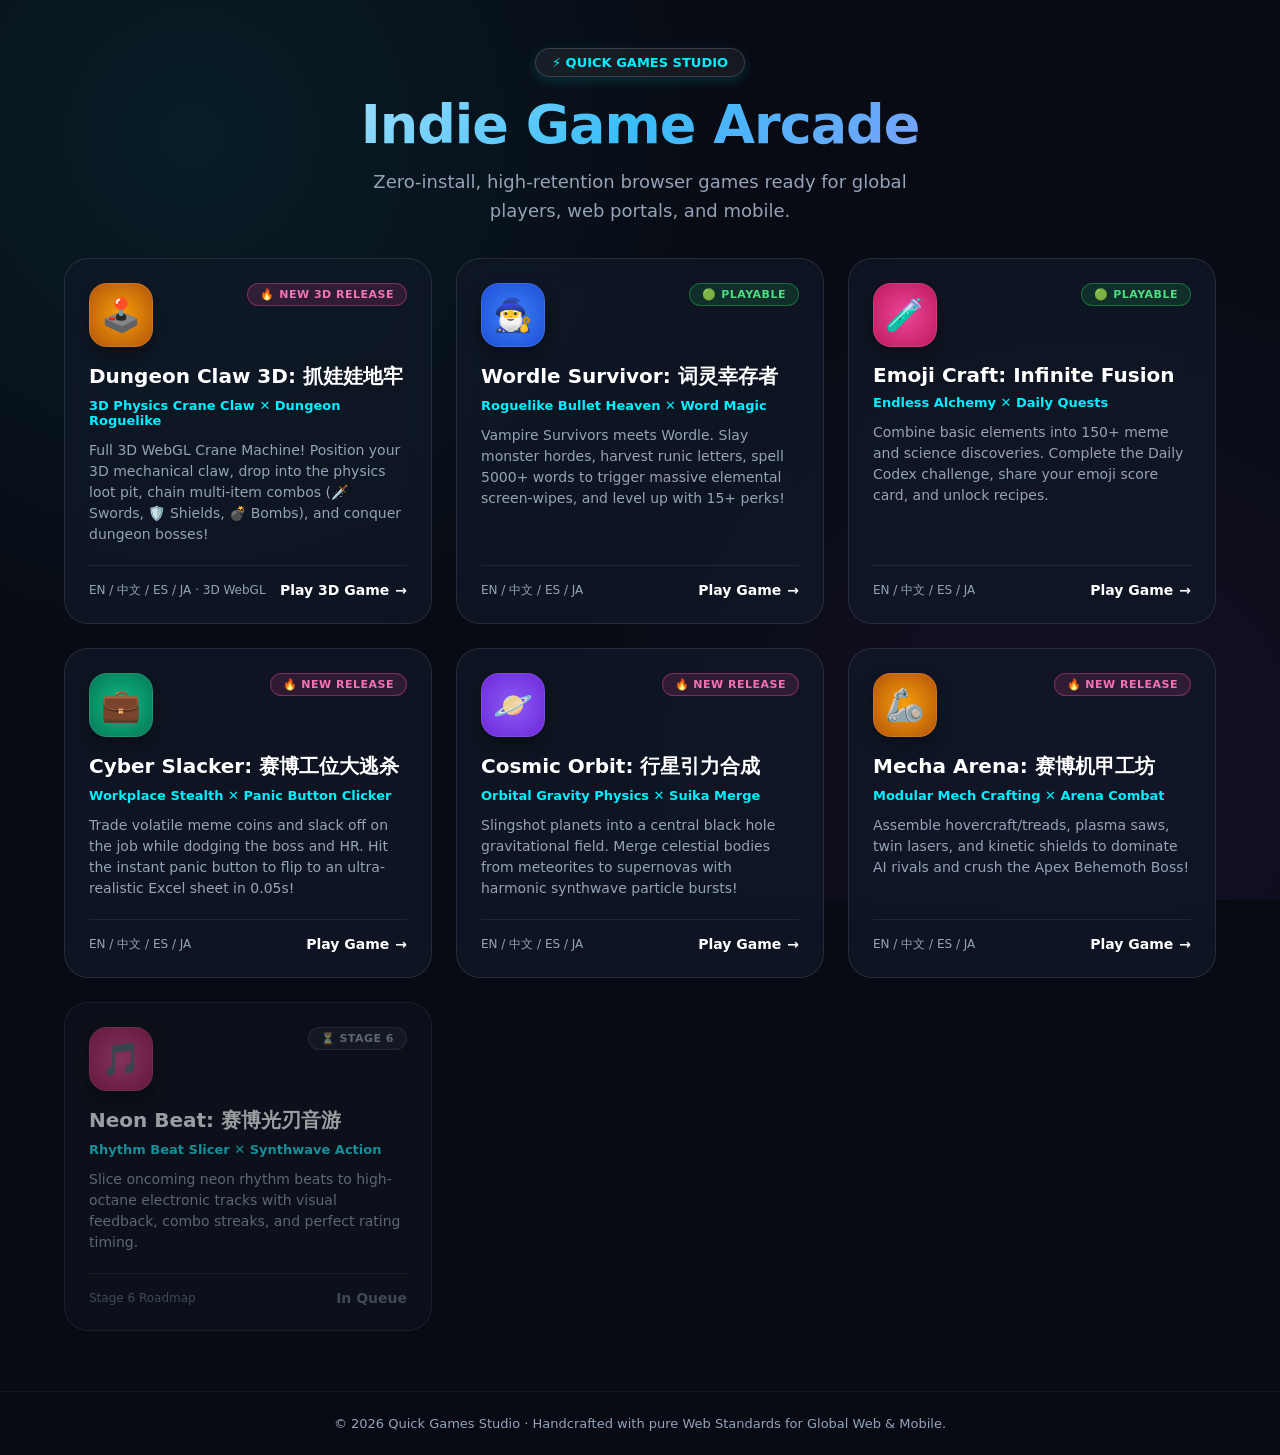
==== index.html @ c4222a02 "feat: Complete Game 06 Mecha Arena with Modular Mech Customization and Real-time Physics Arena Comba" ====
<!DOCTYPE html>
<html lang="en">
<head>
  <meta charset="UTF-8">
  <meta name="viewport" content="width=device-width, initial-scale=1.0">
  <title>Quick Games Studio — Instant Web Arcade</title>
  <meta name="description" content="A premium collection of high-virality, zero-friction indie web games built with pure HTML5, 3D WebGL Canvas & Web Audio.">
  <link rel="stylesheet" href="css/portal.css">
</head>
<body>

  <header>
    <div class="logo-badge">
      <span>⚡ QUICK GAMES STUDIO</span>
    </div>
    <h1>Indie Game Arcade</h1>
    <p class="subtitle">Zero-install, high-retention browser games ready for global players, web portals, and mobile.</p>
  </header>

  <main>
    <div class="game-grid">

      <!-- Game 03: Dungeon Claw 3D (NEW 3D RELEASE) -->
      <a href="games/03-dungeon-claw/index.html" class="game-card">
        <div class="card-top">
          <div class="game-icon-box" style="background: radial-gradient(circle, #f59e0b 0%, #b45309 100%);">
            🕹️
          </div>
          <span class="badge-status new">🔥 NEW 3D RELEASE</span>
        </div>
        <h2 class="game-title">Dungeon Claw 3D: 抓娃娃地牢</h2>
        <div class="game-genre">3D Physics Crane Claw ✕ Dungeon Roguelike</div>
        <p class="game-desc">
          Full 3D WebGL Crane Machine! Position your 3D mechanical claw, drop into the physics loot pit, chain multi-item combos (🗡️ Swords, 🛡️ Shields, 💣 Bombs), and conquer dungeon bosses!
        </p>
        <div class="card-bottom">
          <span style="font-size: 12px; color: #94a3b8;">EN / 中文 / ES / JA · 3D WebGL</span>
          <div class="play-action">
            Play 3D Game <span class="arrow">→</span>
          </div>
        </div>
      </a>

      <!-- Game 02: Wordle Survivor -->
      <a href="games/02-wordle-survivor/index.html" class="game-card">
        <div class="card-top">
          <div class="game-icon-box" style="background: radial-gradient(circle, #3b82f6 0%, #1d4ed8 100%);">
            🧙‍♂️
          </div>
          <span class="badge-status playable">🟢 PLAYABLE</span>
        </div>
        <h2 class="game-title">Wordle Survivor: 词灵幸存者</h2>
        <div class="game-genre">Roguelike Bullet Heaven ✕ Word Magic</div>
        <p class="game-desc">
          Vampire Survivors meets Wordle. Slay monster hordes, harvest runic letters, spell 5000+ words to trigger massive elemental screen-wipes, and level up with 15+ perks!
        </p>
        <div class="card-bottom">
          <span style="font-size: 12px; color: #94a3b8;">EN / 中文 / ES / JA</span>
          <div class="play-action">
            Play Game <span class="arrow">→</span>
          </div>
        </div>
      </a>

      <!-- Game 01: Emoji Craft: Infinite Fusion -->
      <a href="games/01-emoji-craft/index.html" class="game-card">
        <div class="card-top">
          <div class="game-icon-box" style="background: radial-gradient(circle, #ec4899 0%, #be185d 100%);">
            🧪
          </div>
          <span class="badge-status playable">🟢 PLAYABLE</span>
        </div>
        <h2 class="game-title">Emoji Craft: Infinite Fusion</h2>
        <div class="game-genre">Endless Alchemy ✕ Daily Quests</div>
        <p class="game-desc">
          Combine basic elements into 150+ meme and science discoveries. Complete the Daily Codex challenge, share your emoji score card, and unlock recipes.
        </p>
        <div class="card-bottom">
          <span style="font-size: 12px; color: #94a3b8;">EN / 中文 / ES / JA</span>
          <div class="play-action">
            Play Game <span class="arrow">→</span>
          </div>
        </div>
      </a>

      <!-- Game 04: Cyber Slacker (PLAYABLE) -->
      <a href="games/04-cyber-slacker/index.html" class="game-card">
        <div class="card-top">
          <div class="game-icon-box" style="background: radial-gradient(circle, #10b981 0%, #047857 100%);">
            💼
          </div>
          <span class="badge-status new">🔥 NEW RELEASE</span>
        </div>
        <h2 class="game-title">Cyber Slacker: 赛博工位大逃杀</h2>
        <div class="game-genre">Workplace Stealth ✕ Panic Button Clicker</div>
        <p class="game-desc">
          Trade volatile meme coins and slack off on the job while dodging the boss and HR. Hit the instant panic button to flip to an ultra-realistic Excel sheet in 0.05s!
        </p>
        <div class="card-bottom">
          <span style="font-size: 12px; color: #94a3b8;">EN / 中文 / ES / JA</span>
          <div class="play-action">
            Play Game <span class="arrow">→</span>
          </div>
        </div>
      </a>

      <!-- Game 05: Cosmic Orbit (PLAYABLE) -->
      <a href="games/05-cosmic-orbit/index.html" class="game-card">
        <div class="card-top">
          <div class="game-icon-box" style="background: radial-gradient(circle, #8b5cf6 0%, #6d28d9 100%);">
            🪐
          </div>
          <span class="badge-status new">🔥 NEW RELEASE</span>
        </div>
        <h2 class="game-title">Cosmic Orbit: 行星引力合成</h2>
        <div class="game-genre">Orbital Gravity Physics ✕ Suika Merge</div>
        <p class="game-desc">
          Slingshot planets into a central black hole gravitational field. Merge celestial bodies from meteorites to supernovas with harmonic synthwave particle bursts!
        </p>
        <div class="card-bottom">
          <span style="font-size: 12px; color: #94a3b8;">EN / 中文 / ES / JA</span>
          <div class="play-action">
            Play Game <span class="arrow">→</span>
          </div>
        </div>
      </a>

      <!-- Game 06: Mecha Arena (PLAYABLE) -->
      <a href="games/06-mecha-arena/index.html" class="game-card">
        <div class="card-top">
          <div class="game-icon-box" style="background: radial-gradient(circle, #f59e0b 0%, #b45309 100%);">
            🦾
          </div>
          <span class="badge-status new">🔥 NEW RELEASE</span>
        </div>
        <h2 class="game-title">Mecha Arena: 赛博机甲工坊</h2>
        <div class="game-genre">Modular Mech Crafting ✕ Arena Combat</div>
        <p class="game-desc">
          Assemble hovercraft/treads, plasma saws, twin lasers, and kinetic shields to dominate AI rivals and crush the Apex Behemoth Boss!
        </p>
        <div class="card-bottom">
          <span style="font-size: 12px; color: #94a3b8;">EN / 中文 / ES / JA</span>
          <div class="play-action">
            Play Game <span class="arrow">→</span>
          </div>
        </div>
      </a>

      <!-- Game 07: Neon Beat (STAGE 6) -->
      <div class="game-card disabled">
        <div class="card-top">
          <div class="game-icon-box" style="background: radial-gradient(circle, #ec4899 0%, #be185d 100%);">
            🎵
          </div>
          <span class="badge-status upcoming">⏳ STAGE 6</span>
        </div>
        <h2 class="game-title">Neon Beat: 赛博光刃音游</h2>
        <div class="game-genre">Rhythm Beat Slicer ✕ Synthwave Action</div>
        <p class="game-desc">
          Slice oncoming neon rhythm beats to high-octane electronic tracks with visual feedback, combo streaks, and perfect rating timing.
        </p>
        <div class="card-bottom">
          <span style="font-size: 12px; color: #64748b;">Stage 6 Roadmap</span>
          <div class="play-action" style="color: #64748b;">
            In Queue
          </div>
        </div>
      </div>

    </div>
  </main>

  <footer>
    <p>© 2026 Quick Games Studio · Handcrafted with pure Web Standards for Global Web & Mobile.</p>
  </footer>

</body>
</html>
---- css/portal.css ----
/* ==========================================================
   Quick Games: Neo-Arcade Portal Launcher Hub
   ========================================================== */

:root {
  --bg-color: #080b14;
  --card-bg: rgba(17, 24, 39, 0.75);
  --card-border: rgba(255, 255, 255, 0.1);
  --accent-cyan: #00f0ff;
  --accent-purple: #a855f7;
  --accent-pink: #ec4899;
  --accent-gold: #facc15;
  --text-main: #f8fafc;
  --text-muted: #94a3b8;
  --font-family: 'Segoe UI', system-ui, -apple-system, sans-serif;
}

* {
  box-sizing: border-box;
  margin: 0;
  padding: 0;
}

body {
  background-color: var(--bg-color);
  color: var(--text-main);
  font-family: var(--font-family);
  min-height: 100vh;
  display: flex;
  flex-direction: column;
  background-image: 
    radial-gradient(circle at 15% 15%, rgba(0, 240, 255, 0.08) 0%, transparent 40%),
    radial-gradient(circle at 85% 85%, rgba(168, 85, 247, 0.08) 0%, transparent 40%);
  background-attachment: fixed;
}

/* Header & Banner */
header {
  padding: 48px 24px 32px;
  text-align: center;
  position: relative;
}

.logo-badge {
  display: inline-flex;
  align-items: center;
  gap: 8px;
  background: rgba(255, 255, 255, 0.06);
  border: 1px solid rgba(255, 255, 255, 0.15);
  padding: 6px 16px;
  border-radius: 999px;
  font-size: 13px;
  font-weight: 700;
  color: var(--accent-cyan);
  margin-bottom: 16px;
  box-shadow: 0 4px 12px rgba(0, 240, 255, 0.15);
}

h1 {
  font-size: clamp(32px, 5vw, 54px);
  font-weight: 900;
  letter-spacing: -1px;
  background: linear-gradient(135deg, #ffffff 0%, #38bdf8 50%, #c084fc 100%);
  -webkit-background-clip: text;
  -webkit-text-fill-color: transparent;
  margin-bottom: 12px;
}

.subtitle {
  font-size: clamp(16px, 2vw, 18px);
  color: var(--text-muted);
  max-width: 600px;
  margin: 0 auto;
  line-height: 1.6;
}

/* Main Container */
main {
  flex: 1;
  max-width: 1200px;
  width: 100%;
  margin: 0 auto;
  padding: 0 24px 60px;
}

/* Game Grid */
.game-grid {
  display: grid;
  grid-template-columns: repeat(auto-fill, minmax(320px, 1fr));
  gap: 24px;
}

/* Game Card */
.game-card {
  background: var(--card-bg);
  border: 1px solid var(--card-border);
  border-radius: 24px;
  padding: 24px;
  display: flex;
  flex-direction: column;
  backdrop-filter: blur(16px);
  position: relative;
  overflow: hidden;
  transition: all 0.3s cubic-bezier(0.4, 0, 0.2, 1);
  text-decoration: none;
  color: inherit;
}

.game-card:hover {
  transform: translateY(-6px);
  border-color: var(--accent-cyan);
  box-shadow: 0 16px 36px rgba(0, 240, 255, 0.15);
}

.game-card.disabled {
  opacity: 0.6;
  cursor: not-allowed;
  filter: grayscale(0.2);
}

.game-card.disabled:hover {
  transform: none;
  border-color: var(--card-border);
  box-shadow: none;
}

.card-top {
  display: flex;
  justify-content: space-between;
  align-items: flex-start;
  margin-bottom: 16px;
}

.game-icon-box {
  width: 64px;
  height: 64px;
  border-radius: 18px;
  display: flex;
  align-items: center;
  justify-content: center;
  font-size: 32px;
  background: rgba(255, 255, 255, 0.05);
  border: 1px solid rgba(255, 255, 255, 0.1);
  box-shadow: 0 8px 16px rgba(0, 0, 0, 0.3);
}

.badge-status {
  padding: 4px 12px;
  border-radius: 999px;
  font-size: 11px;
  font-weight: 800;
  letter-spacing: 0.5px;
}

.badge-status.playable {
  background: rgba(34, 197, 94, 0.15);
  border: 1px solid rgba(34, 197, 94, 0.4);
  color: #4ade80;
}

.badge-status.new {
  background: rgba(236, 72, 153, 0.15);
  border: 1px solid rgba(236, 72, 153, 0.4);
  color: #f472b6;
  animation: pulse-badge 1.5s infinite;
}

.badge-status.upcoming {
  background: rgba(148, 163, 184, 0.1);
  border: 1px solid rgba(148, 163, 184, 0.2);
  color: #94a3b8;
}

@keyframes pulse-badge {
  0% { opacity: 0.8; transform: scale(1); }
  50% { opacity: 1; transform: scale(1.05); }
  100% { opacity: 0.8; transform: scale(1); }
}

.game-title {
  font-size: 20px;
  font-weight: 800;
  margin-bottom: 8px;
  color: #ffffff;
}

.game-genre {
  font-size: 13px;
  color: var(--accent-cyan);
  font-weight: 600;
  margin-bottom: 12px;
}

.game-desc {
  font-size: 14px;
  color: var(--text-muted);
  line-height: 1.5;
  margin-bottom: 20px;
  flex: 1;
}

.card-bottom {
  display: flex;
  justify-content: space-between;
  align-items: center;
  padding-top: 16px;
  border-top: 1px solid rgba(255, 255, 255, 0.08);
}

.play-action {
  font-size: 14px;
  font-weight: 700;
  color: #ffffff;
  display: flex;
  align-items: center;
  gap: 6px;
}

.play-action span.arrow {
  transition: transform 0.2s ease;
}

.game-card:hover .play-action span.arrow {
  transform: translateX(4px);
}

footer {
  text-align: center;
  padding: 24px;
  font-size: 13px;
  color: var(--text-muted);
  border-top: 1px solid rgba(255, 255, 255, 0.05);
}
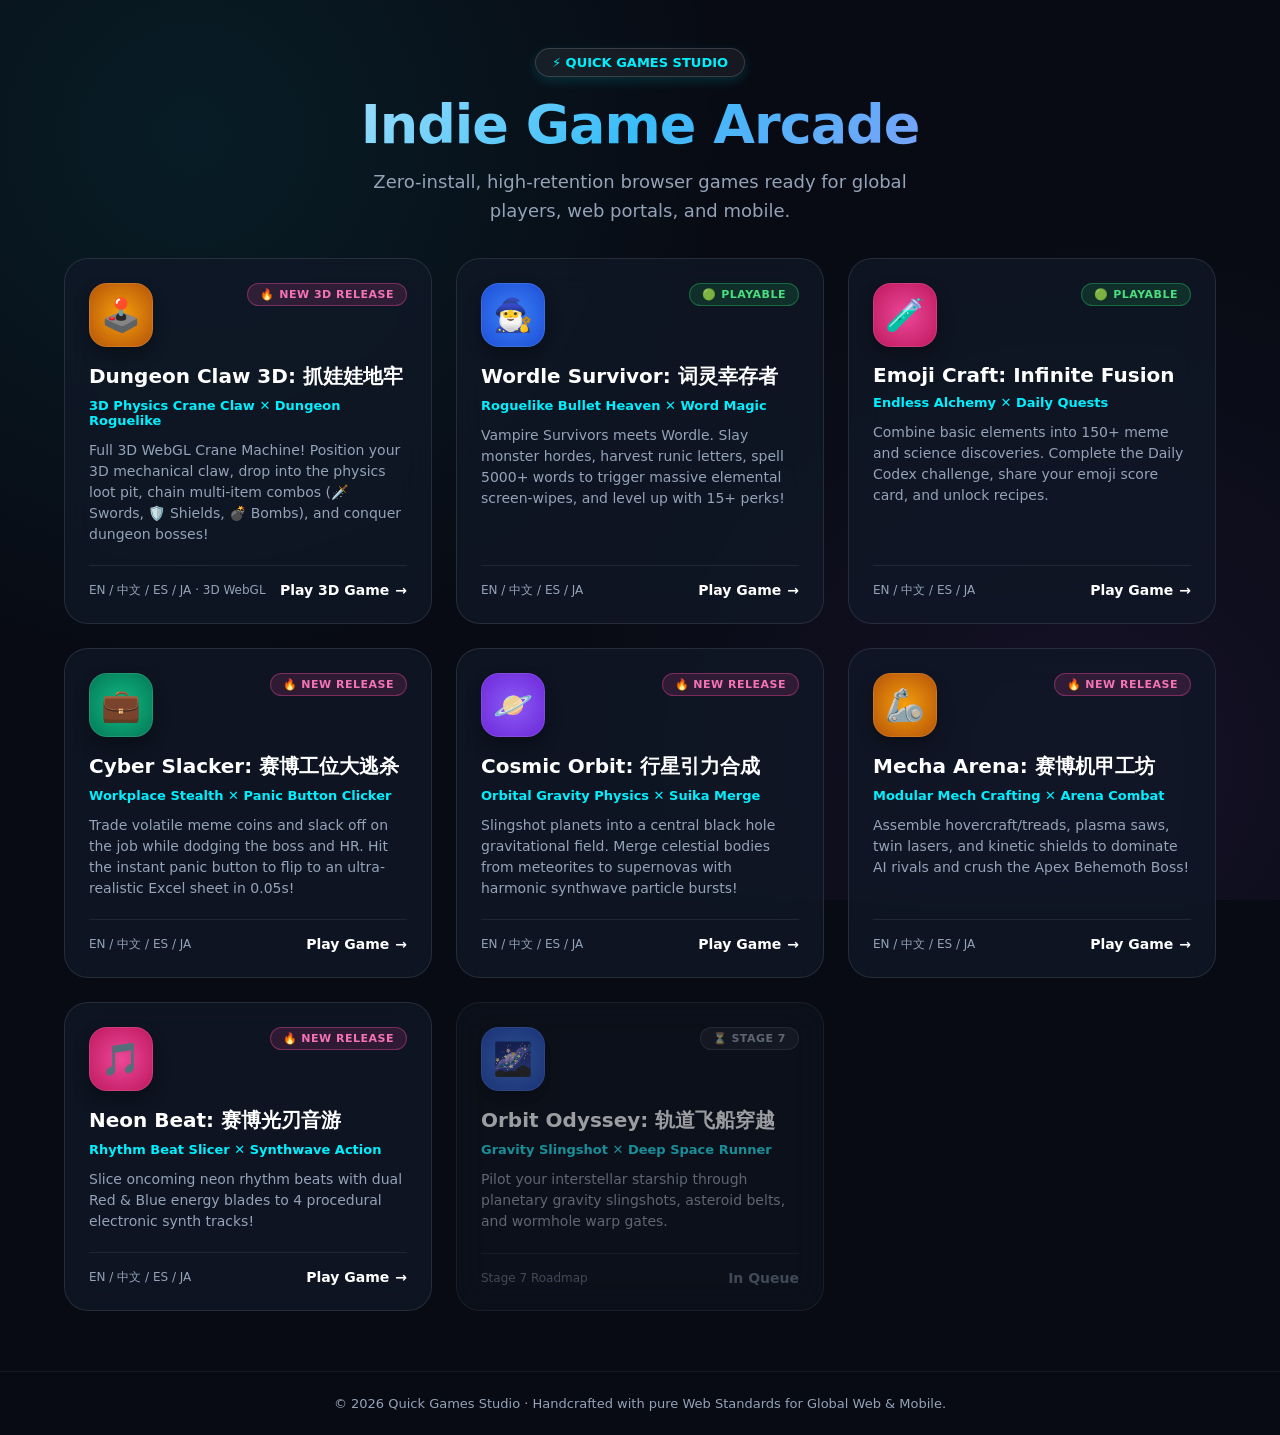
==== commit 85ff5f36: "feat: Complete Game 07 Neon Beat with Dual Energy Blades, Procedural Synthwave Tracks, and Slicing P" ====
--- a/index.html
+++ b/index.html
@@ -146,21 +146,42 @@
         </div>
       </a>
 
-      <!-- Game 07: Neon Beat (STAGE 6) -->
-      <div class="game-card disabled">
+      <!-- Game 07: Neon Beat (PLAYABLE) -->
+      <a href="games/07-neon-beat/index.html" class="game-card">
         <div class="card-top">
           <div class="game-icon-box" style="background: radial-gradient(circle, #ec4899 0%, #be185d 100%);">
             🎵
           </div>
-          <span class="badge-status upcoming">⏳ STAGE 6</span>
+          <span class="badge-status new">🔥 NEW RELEASE</span>
         </div>
         <h2 class="game-title">Neon Beat: 赛博光刃音游</h2>
         <div class="game-genre">Rhythm Beat Slicer ✕ Synthwave Action</div>
         <p class="game-desc">
-          Slice oncoming neon rhythm beats to high-octane electronic tracks with visual feedback, combo streaks, and perfect rating timing.
+          Slice oncoming neon rhythm beats with dual Red & Blue energy blades to 4 procedural electronic synth tracks!
         </p>
         <div class="card-bottom">
-          <span style="font-size: 12px; color: #64748b;">Stage 6 Roadmap</span>
+          <span style="font-size: 12px; color: #94a3b8;">EN / 中文 / ES / JA</span>
+          <div class="play-action">
+            Play Game <span class="arrow">→</span>
+          </div>
+        </div>
+      </a>
+
+      <!-- Game 08: Orbit Odyssey (STAGE 7) -->
+      <div class="game-card disabled">
+        <div class="card-top">
+          <div class="game-icon-box" style="background: radial-gradient(circle, #3b82f6 0%, #1d4ed8 100%);">
+            🌌
+          </div>
+          <span class="badge-status upcoming">⏳ STAGE 7</span>
+        </div>
+        <h2 class="game-title">Orbit Odyssey: 轨道飞船穿越</h2>
+        <div class="game-genre">Gravity Slingshot ✕ Deep Space Runner</div>
+        <p class="game-desc">
+          Pilot your interstellar starship through planetary gravity slingshots, asteroid belts, and wormhole warp gates.
+        </p>
+        <div class="card-bottom">
+          <span style="font-size: 12px; color: #64748b;">Stage 7 Roadmap</span>
           <div class="play-action" style="color: #64748b;">
             In Queue
           </div>
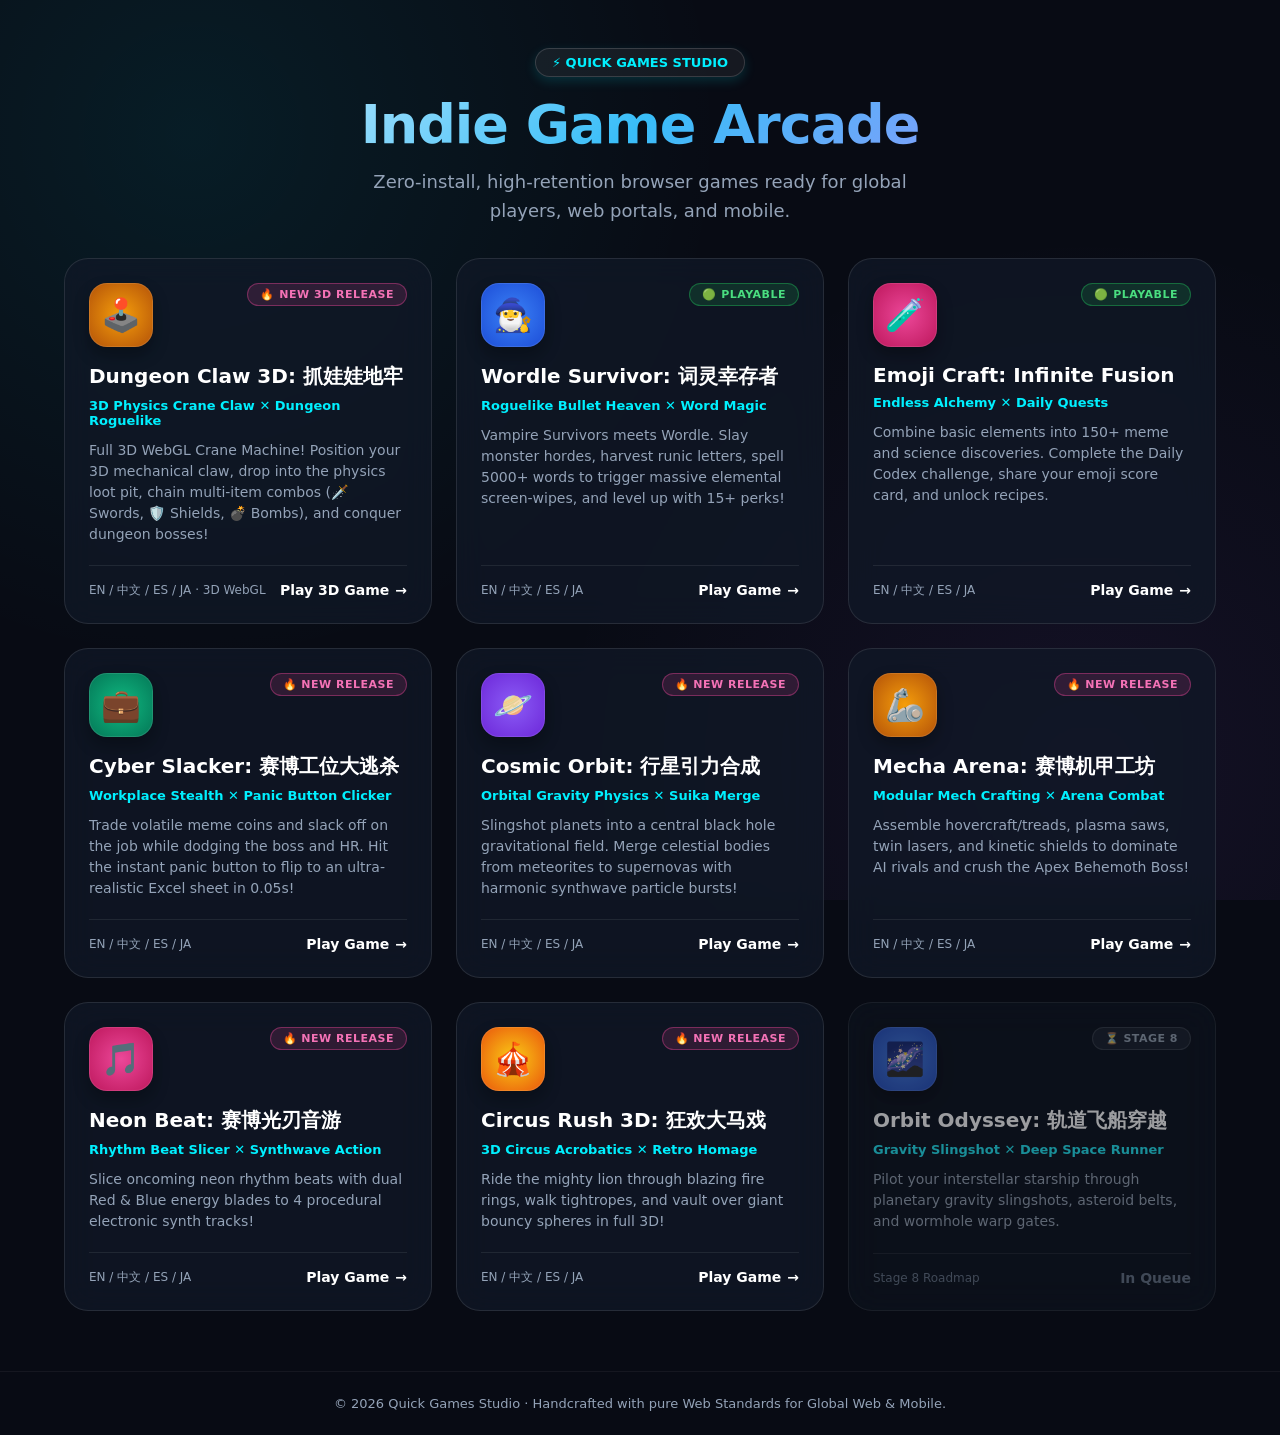
==== commit 3ad0540b: "feat: Complete Game 08 Circus Rush 3D with WebGL Three.js characters, procedural audio, and retro ac" ====
--- a/index.html
+++ b/index.html
@@ -167,13 +167,34 @@
         </div>
       </a>
 
-      <!-- Game 08: Orbit Odyssey (STAGE 7) -->
+      <!-- Game 08: Circus Rush 3D (PLAYABLE) -->
+      <a href="games/08-circus-3d/index.html" class="game-card">
+        <div class="card-top">
+          <div class="game-icon-box" style="background: radial-gradient(circle, #facc15 0%, #ea580c 100%);">
+            🎪
+          </div>
+          <span class="badge-status new">🔥 NEW RELEASE</span>
+        </div>
+        <h2 class="game-title">Circus Rush 3D: 狂欢大马戏</h2>
+        <div class="game-genre">3D Circus Acrobatics ✕ Retro Homage</div>
+        <p class="game-desc">
+          Ride the mighty lion through blazing fire rings, walk tightropes, and vault over giant bouncy spheres in full 3D!
+        </p>
+        <div class="card-bottom">
+          <span style="font-size: 12px; color: #94a3b8;">EN / 中文 / ES / JA</span>
+          <div class="play-action">
+            Play Game <span class="arrow">→</span>
+          </div>
+        </div>
+      </a>
+
+      <!-- Game 09: Orbit Odyssey (STAGE 8) -->
       <div class="game-card disabled">
         <div class="card-top">
           <div class="game-icon-box" style="background: radial-gradient(circle, #3b82f6 0%, #1d4ed8 100%);">
             🌌
           </div>
-          <span class="badge-status upcoming">⏳ STAGE 7</span>
+          <span class="badge-status upcoming">⏳ STAGE 8</span>
         </div>
         <h2 class="game-title">Orbit Odyssey: 轨道飞船穿越</h2>
         <div class="game-genre">Gravity Slingshot ✕ Deep Space Runner</div>
@@ -181,7 +202,7 @@
           Pilot your interstellar starship through planetary gravity slingshots, asteroid belts, and wormhole warp gates.
         </p>
         <div class="card-bottom">
-          <span style="font-size: 12px; color: #64748b;">Stage 7 Roadmap</span>
+          <span style="font-size: 12px; color: #64748b;">Stage 8 Roadmap</span>
           <div class="play-action" style="color: #64748b;">
             In Queue
           </div>
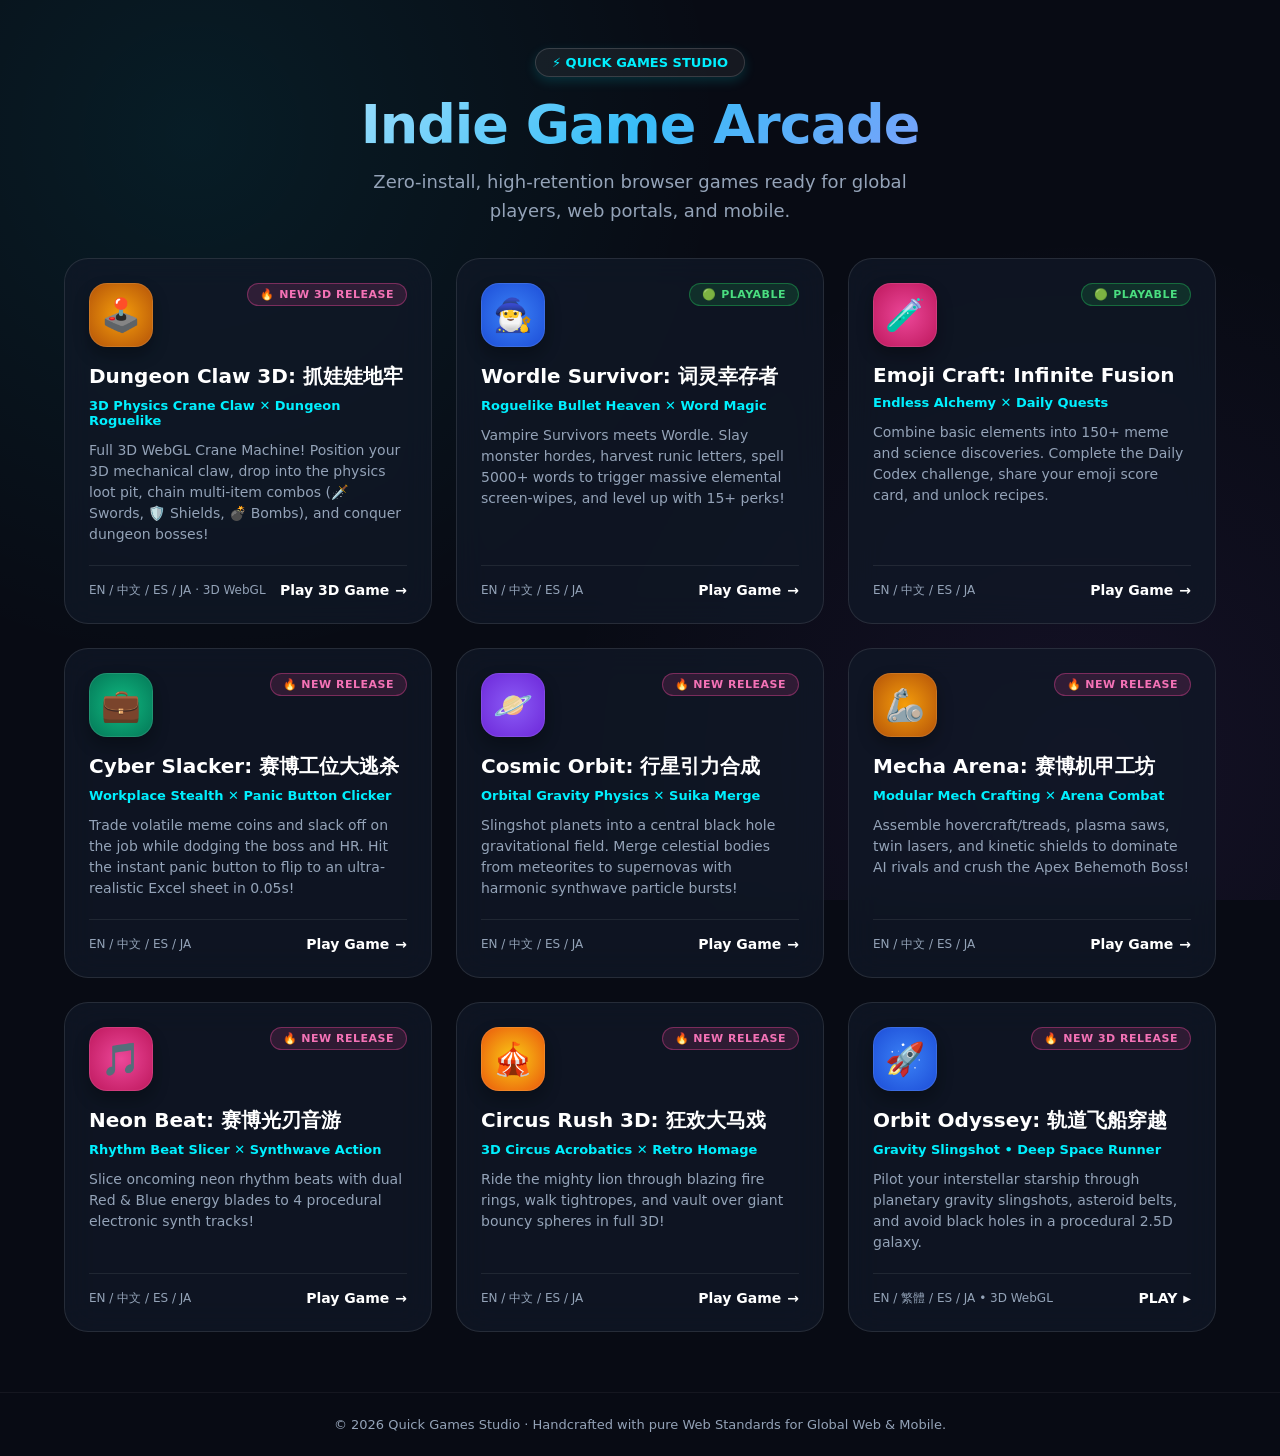
==== commit 0758033f: "feat: Unlock Game 09 on the main portal page" ====
--- a/index.html
+++ b/index.html
@@ -188,26 +188,26 @@
         </div>
       </a>
 
-      <!-- Game 09: Orbit Odyssey (STAGE 8) -->
-      <div class="game-card disabled">
+      <!-- Game 09: Orbit Odyssey (PLAYABLE) -->
+      <a href="games/09-orbit-odyssey/index.html" class="game-card">
         <div class="card-top">
           <div class="game-icon-box" style="background: radial-gradient(circle, #3b82f6 0%, #1d4ed8 100%);">
-            🌌
-          </div>
-          <span class="badge-status upcoming">⏳ STAGE 8</span>
+            🚀
+          </div>
+          <span class="badge-status new">🔥 NEW 3D RELEASE</span>
         </div>
         <h2 class="game-title">Orbit Odyssey: 轨道飞船穿越</h2>
-        <div class="game-genre">Gravity Slingshot ✕ Deep Space Runner</div>
-        <p class="game-desc">
-          Pilot your interstellar starship through planetary gravity slingshots, asteroid belts, and wormhole warp gates.
-        </p>
-        <div class="card-bottom">
-          <span style="font-size: 12px; color: #64748b;">Stage 8 Roadmap</span>
-          <div class="play-action" style="color: #64748b;">
-            In Queue
-          </div>
-        </div>
-      </div>
+        <div class="game-genre">Gravity Slingshot • Deep Space Runner</div>
+        <p class="game-desc">
+          Pilot your interstellar starship through planetary gravity slingshots, asteroid belts, and avoid black holes in a procedural 2.5D galaxy.
+        </p>
+        <div class="card-bottom">
+          <span style="font-size: 12px; color: #94a3b8;">EN / 繁體 / ES / JA • 3D WebGL</span>
+          <div class="play-action">
+            PLAY <span style="font-size: 10px;">▶</span>
+          </div>
+        </div>
+      </a>
 
     </div>
   </main>
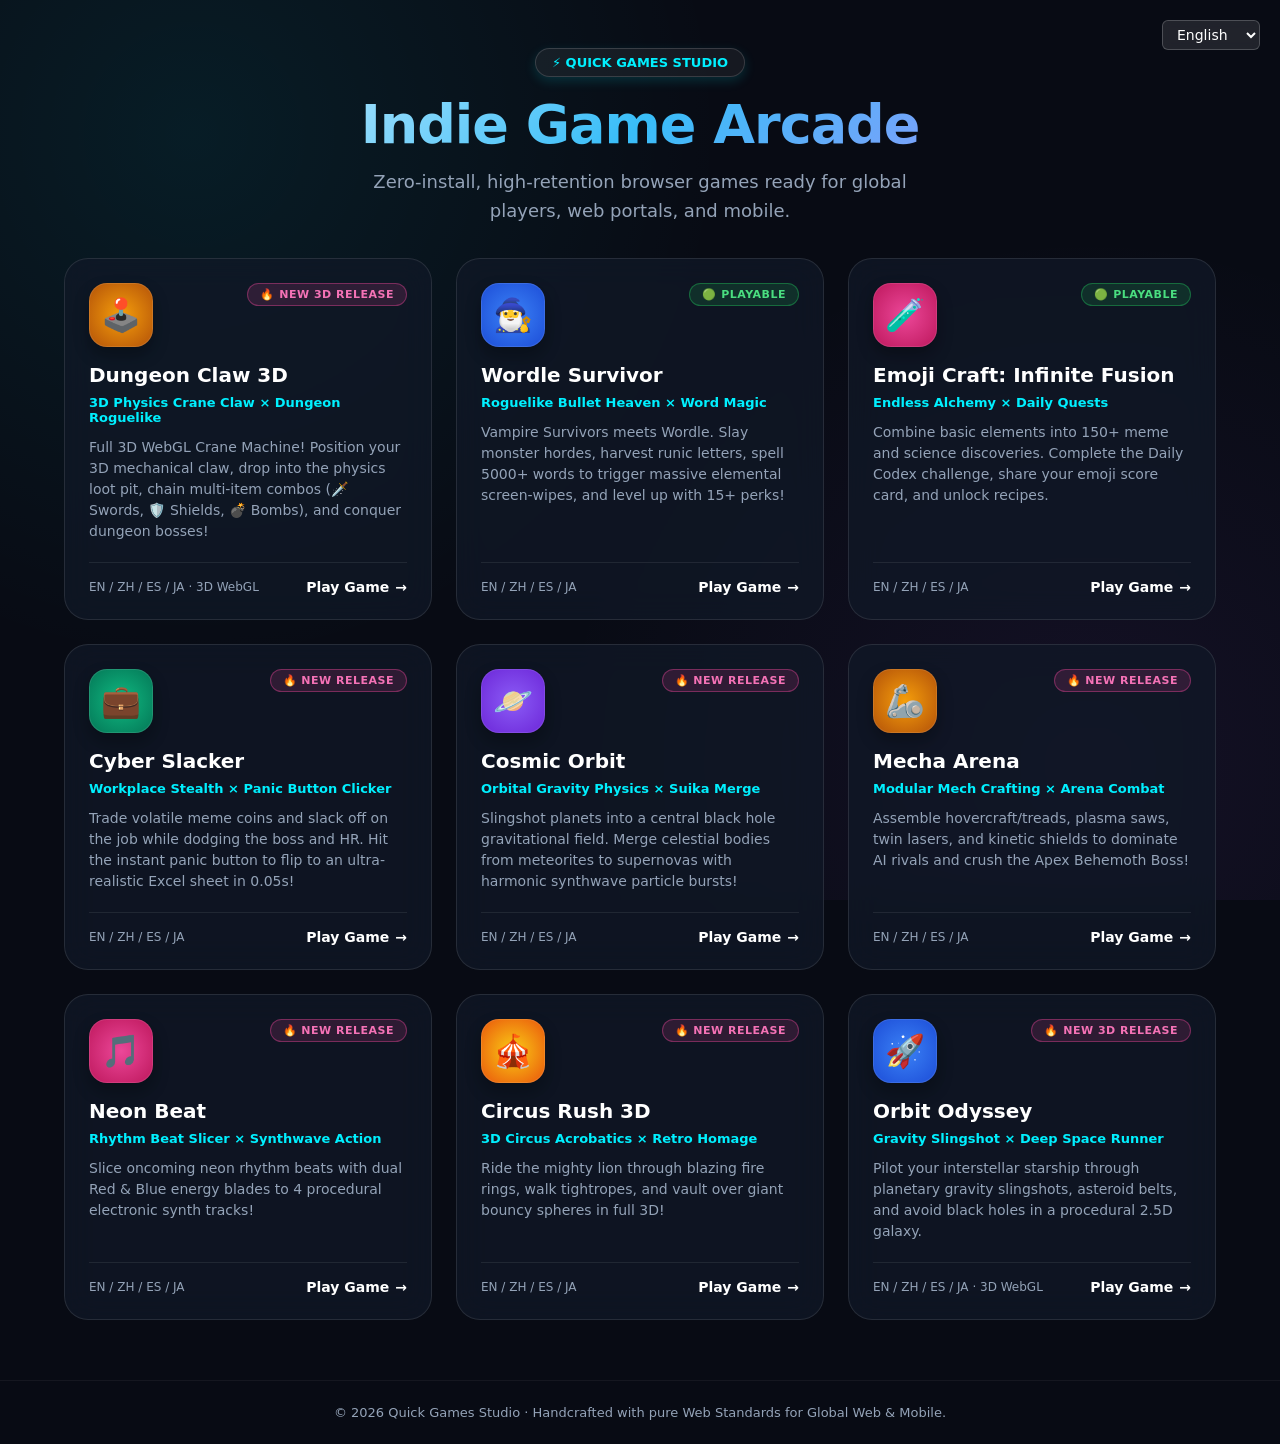
==== commit 65b99d7b: "feat(portal): convert root arcade index to pure English and add multi-language i18n support" ====
--- a/index.html
+++ b/index.html
@@ -9,12 +9,20 @@
 </head>
 <body>
 
-  <header>
+    <header>
+    <div style="position: absolute; top: 20px; right: 20px; z-index: 999;">
+      <select id="portalLangSelect" style="background: rgba(255,255,255,0.1); border: 1px solid rgba(255,255,255,0.2); color: #fff; padding: 5px 10px; border-radius: 6px; font-family: inherit; font-size: 14px; cursor: pointer; outline: none; backdrop-filter: blur(5px);">
+        <option value="en">English</option>
+        <option value="zh">繁體中文</option>
+        <option value="es">Español</option>
+        <option value="ja">日本語</option>
+      </select>
+    </div>
     <div class="logo-badge">
-      <span>⚡ QUICK GAMES STUDIO</span>
+      <span data-i18n="badge">⚡ QUICK GAMES STUDIO</span>
     </div>
-    <h1>Indie Game Arcade</h1>
-    <p class="subtitle">Zero-install, high-retention browser games ready for global players, web portals, and mobile.</p>
+    <h1 data-i18n="title">Indie Game Arcade</h1>
+    <p class="subtitle" data-i18n="subtitle">Zero-install, high-retention browser games ready for global players, web portals, and mobile.</p>
   </header>
 
   <main>
@@ -28,15 +36,13 @@
           </div>
           <span class="badge-status new">🔥 NEW 3D RELEASE</span>
         </div>
-        <h2 class="game-title">Dungeon Claw 3D: 抓娃娃地牢</h2>
-        <div class="game-genre">3D Physics Crane Claw ✕ Dungeon Roguelike</div>
-        <p class="game-desc">
-          Full 3D WebGL Crane Machine! Position your 3D mechanical claw, drop into the physics loot pit, chain multi-item combos (🗡️ Swords, 🛡️ Shields, 💣 Bombs), and conquer dungeon bosses!
-        </p>
-        <div class="card-bottom">
-          <span style="font-size: 12px; color: #94a3b8;">EN / 中文 / ES / JA · 3D WebGL</span>
-          <div class="play-action">
-            Play 3D Game <span class="arrow">→</span>
+        <h2 class="game-title" data-i18n="g3_title">Dungeon Claw 3D</h2>
+        <div class="game-genre" data-i18n="g3_genre">3D Physics Crane Claw &times; Dungeon Roguelike</div>
+        <p class="game-desc" data-i18n="g3_desc">Full 3D WebGL Crane Machine! Position your 3D mechanical claw, drop into the physics loot pit, chain multi-item combos (🗡️ Swords, 🛡️ Shields, 💣 Bombs), and conquer dungeon bosses!</p>
+        <div class="card-bottom">
+          <span style="font-size: 12px; color: #94a3b8;"><span data-i18n="langs">EN / ZH / ES / JA</span> · 3D WebGL</span>
+          <div class="play-action">
+            <span data-i18n="play">Play Game</span> <span class="arrow">→</span>
           </div>
         </div>
       </a>
@@ -49,15 +55,13 @@
           </div>
           <span class="badge-status playable">🟢 PLAYABLE</span>
         </div>
-        <h2 class="game-title">Wordle Survivor: 词灵幸存者</h2>
-        <div class="game-genre">Roguelike Bullet Heaven ✕ Word Magic</div>
-        <p class="game-desc">
-          Vampire Survivors meets Wordle. Slay monster hordes, harvest runic letters, spell 5000+ words to trigger massive elemental screen-wipes, and level up with 15+ perks!
-        </p>
-        <div class="card-bottom">
-          <span style="font-size: 12px; color: #94a3b8;">EN / 中文 / ES / JA</span>
-          <div class="play-action">
-            Play Game <span class="arrow">→</span>
+        <h2 class="game-title" data-i18n="g2_title">Wordle Survivor</h2>
+        <div class="game-genre" data-i18n="g2_genre">Roguelike Bullet Heaven &times; Word Magic</div>
+        <p class="game-desc" data-i18n="g2_desc">Vampire Survivors meets Wordle. Slay monster hordes, harvest runic letters, spell 5000+ words to trigger massive elemental screen-wipes, and level up with 15+ perks!</p>
+        <div class="card-bottom">
+          <span style="font-size: 12px; color: #94a3b8;"><span data-i18n="langs">EN / ZH / ES / JA</span></span>
+          <div class="play-action">
+            <span data-i18n="play">Play Game</span> <span class="arrow">→</span>
           </div>
         </div>
       </a>
@@ -70,15 +74,15 @@
           </div>
           <span class="badge-status playable">🟢 PLAYABLE</span>
         </div>
-        <h2 class="game-title">Emoji Craft: Infinite Fusion</h2>
-        <div class="game-genre">Endless Alchemy ✕ Daily Quests</div>
+        <h2 class="game-title" data-i18n="g1_title">Emoji Craft: Infinite Fusion</h2>
+        <div class="game-genre" data-i18n="g1_genre">Endless Alchemy &times; Daily Quests</div>
         <p class="game-desc">
           Combine basic elements into 150+ meme and science discoveries. Complete the Daily Codex challenge, share your emoji score card, and unlock recipes.
         </p>
         <div class="card-bottom">
-          <span style="font-size: 12px; color: #94a3b8;">EN / 中文 / ES / JA</span>
-          <div class="play-action">
-            Play Game <span class="arrow">→</span>
+          <span style="font-size: 12px; color: #94a3b8;"><span data-i18n="langs">EN / ZH / ES / JA</span></span>
+          <div class="play-action">
+            <span data-i18n="play">Play Game</span> <span class="arrow">→</span>
           </div>
         </div>
       </a>
@@ -91,15 +95,15 @@
           </div>
           <span class="badge-status new">🔥 NEW RELEASE</span>
         </div>
-        <h2 class="game-title">Cyber Slacker: 赛博工位大逃杀</h2>
-        <div class="game-genre">Workplace Stealth ✕ Panic Button Clicker</div>
+        <h2 class="game-title" data-i18n="g4_title">Cyber Slacker</h2>
+        <div class="game-genre" data-i18n="g4_genre">Workplace Stealth &times; Panic Button Clicker</div>
         <p class="game-desc">
           Trade volatile meme coins and slack off on the job while dodging the boss and HR. Hit the instant panic button to flip to an ultra-realistic Excel sheet in 0.05s!
         </p>
         <div class="card-bottom">
-          <span style="font-size: 12px; color: #94a3b8;">EN / 中文 / ES / JA</span>
-          <div class="play-action">
-            Play Game <span class="arrow">→</span>
+          <span style="font-size: 12px; color: #94a3b8;"><span data-i18n="langs">EN / ZH / ES / JA</span></span>
+          <div class="play-action">
+            <span data-i18n="play">Play Game</span> <span class="arrow">→</span>
           </div>
         </div>
       </a>
@@ -112,15 +116,15 @@
           </div>
           <span class="badge-status new">🔥 NEW RELEASE</span>
         </div>
-        <h2 class="game-title">Cosmic Orbit: 行星引力合成</h2>
-        <div class="game-genre">Orbital Gravity Physics ✕ Suika Merge</div>
+        <h2 class="game-title" data-i18n="g5_title">Cosmic Orbit</h2>
+        <div class="game-genre" data-i18n="g5_genre">Orbital Gravity Physics &times; Suika Merge</div>
         <p class="game-desc">
           Slingshot planets into a central black hole gravitational field. Merge celestial bodies from meteorites to supernovas with harmonic synthwave particle bursts!
         </p>
         <div class="card-bottom">
-          <span style="font-size: 12px; color: #94a3b8;">EN / 中文 / ES / JA</span>
-          <div class="play-action">
-            Play Game <span class="arrow">→</span>
+          <span style="font-size: 12px; color: #94a3b8;"><span data-i18n="langs">EN / ZH / ES / JA</span></span>
+          <div class="play-action">
+            <span data-i18n="play">Play Game</span> <span class="arrow">→</span>
           </div>
         </div>
       </a>
@@ -133,15 +137,15 @@
           </div>
           <span class="badge-status new">🔥 NEW RELEASE</span>
         </div>
-        <h2 class="game-title">Mecha Arena: 赛博机甲工坊</h2>
-        <div class="game-genre">Modular Mech Crafting ✕ Arena Combat</div>
+        <h2 class="game-title" data-i18n="g6_title">Mecha Arena</h2>
+        <div class="game-genre" data-i18n="g6_genre">Modular Mech Crafting &times; Arena Combat</div>
         <p class="game-desc">
           Assemble hovercraft/treads, plasma saws, twin lasers, and kinetic shields to dominate AI rivals and crush the Apex Behemoth Boss!
         </p>
         <div class="card-bottom">
-          <span style="font-size: 12px; color: #94a3b8;">EN / 中文 / ES / JA</span>
-          <div class="play-action">
-            Play Game <span class="arrow">→</span>
+          <span style="font-size: 12px; color: #94a3b8;"><span data-i18n="langs">EN / ZH / ES / JA</span></span>
+          <div class="play-action">
+            <span data-i18n="play">Play Game</span> <span class="arrow">→</span>
           </div>
         </div>
       </a>
@@ -154,15 +158,15 @@
           </div>
           <span class="badge-status new">🔥 NEW RELEASE</span>
         </div>
-        <h2 class="game-title">Neon Beat: 赛博光刃音游</h2>
-        <div class="game-genre">Rhythm Beat Slicer ✕ Synthwave Action</div>
+        <h2 class="game-title" data-i18n="g7_title">Neon Beat</h2>
+        <div class="game-genre" data-i18n="g7_genre">Rhythm Beat Slicer &times; Synthwave Action</div>
         <p class="game-desc">
           Slice oncoming neon rhythm beats with dual Red & Blue energy blades to 4 procedural electronic synth tracks!
         </p>
         <div class="card-bottom">
-          <span style="font-size: 12px; color: #94a3b8;">EN / 中文 / ES / JA</span>
-          <div class="play-action">
-            Play Game <span class="arrow">→</span>
+          <span style="font-size: 12px; color: #94a3b8;"><span data-i18n="langs">EN / ZH / ES / JA</span></span>
+          <div class="play-action">
+            <span data-i18n="play">Play Game</span> <span class="arrow">→</span>
           </div>
         </div>
       </a>
@@ -175,15 +179,15 @@
           </div>
           <span class="badge-status new">🔥 NEW RELEASE</span>
         </div>
-        <h2 class="game-title">Circus Rush 3D: 狂欢大马戏</h2>
-        <div class="game-genre">3D Circus Acrobatics ✕ Retro Homage</div>
+        <h2 class="game-title" data-i18n="g8_title">Circus Rush 3D</h2>
+        <div class="game-genre" data-i18n="g8_genre">3D Circus Acrobatics &times; Retro Homage</div>
         <p class="game-desc">
           Ride the mighty lion through blazing fire rings, walk tightropes, and vault over giant bouncy spheres in full 3D!
         </p>
         <div class="card-bottom">
-          <span style="font-size: 12px; color: #94a3b8;">EN / 中文 / ES / JA</span>
-          <div class="play-action">
-            Play Game <span class="arrow">→</span>
+          <span style="font-size: 12px; color: #94a3b8;"><span data-i18n="langs">EN / ZH / ES / JA</span></span>
+          <div class="play-action">
+            <span data-i18n="play">Play Game</span> <span class="arrow">→</span>
           </div>
         </div>
       </a>
@@ -196,15 +200,15 @@
           </div>
           <span class="badge-status new">🔥 NEW 3D RELEASE</span>
         </div>
-        <h2 class="game-title">Orbit Odyssey: 轨道飞船穿越</h2>
-        <div class="game-genre">Gravity Slingshot • Deep Space Runner</div>
-        <p class="game-desc">
+        <h2 class="game-title" data-i18n="g9_title">Orbit Odyssey</h2>
+        <div class="game-genre" data-i18n="g9_genre">Gravity Slingshot &times; Deep Space Runner</div>
+        <p class="game-desc" data-i18n="g9_desc">
           Pilot your interstellar starship through planetary gravity slingshots, asteroid belts, and avoid black holes in a procedural 2.5D galaxy.
         </p>
         <div class="card-bottom">
-          <span style="font-size: 12px; color: #94a3b8;">EN / 繁體 / ES / JA • 3D WebGL</span>
-          <div class="play-action">
-            PLAY <span style="font-size: 10px;">▶</span>
+          <span style="font-size: 12px; color: #94a3b8;"><span data-i18n="langs">EN / ZH / ES / JA</span> &middot; 3D WebGL</span>
+          <div class="play-action">
+            <span data-i18n="play">Play Game</span> <span class="arrow">→</span>
           </div>
         </div>
       </a>
@@ -216,5 +220,6 @@
     <p>© 2026 Quick Games Studio · Handcrafted with pure Web Standards for Global Web & Mobile.</p>
   </footer>
 
+  <script type="module" src="js/portal_i18n.js"></script>
 </body>
 </html>
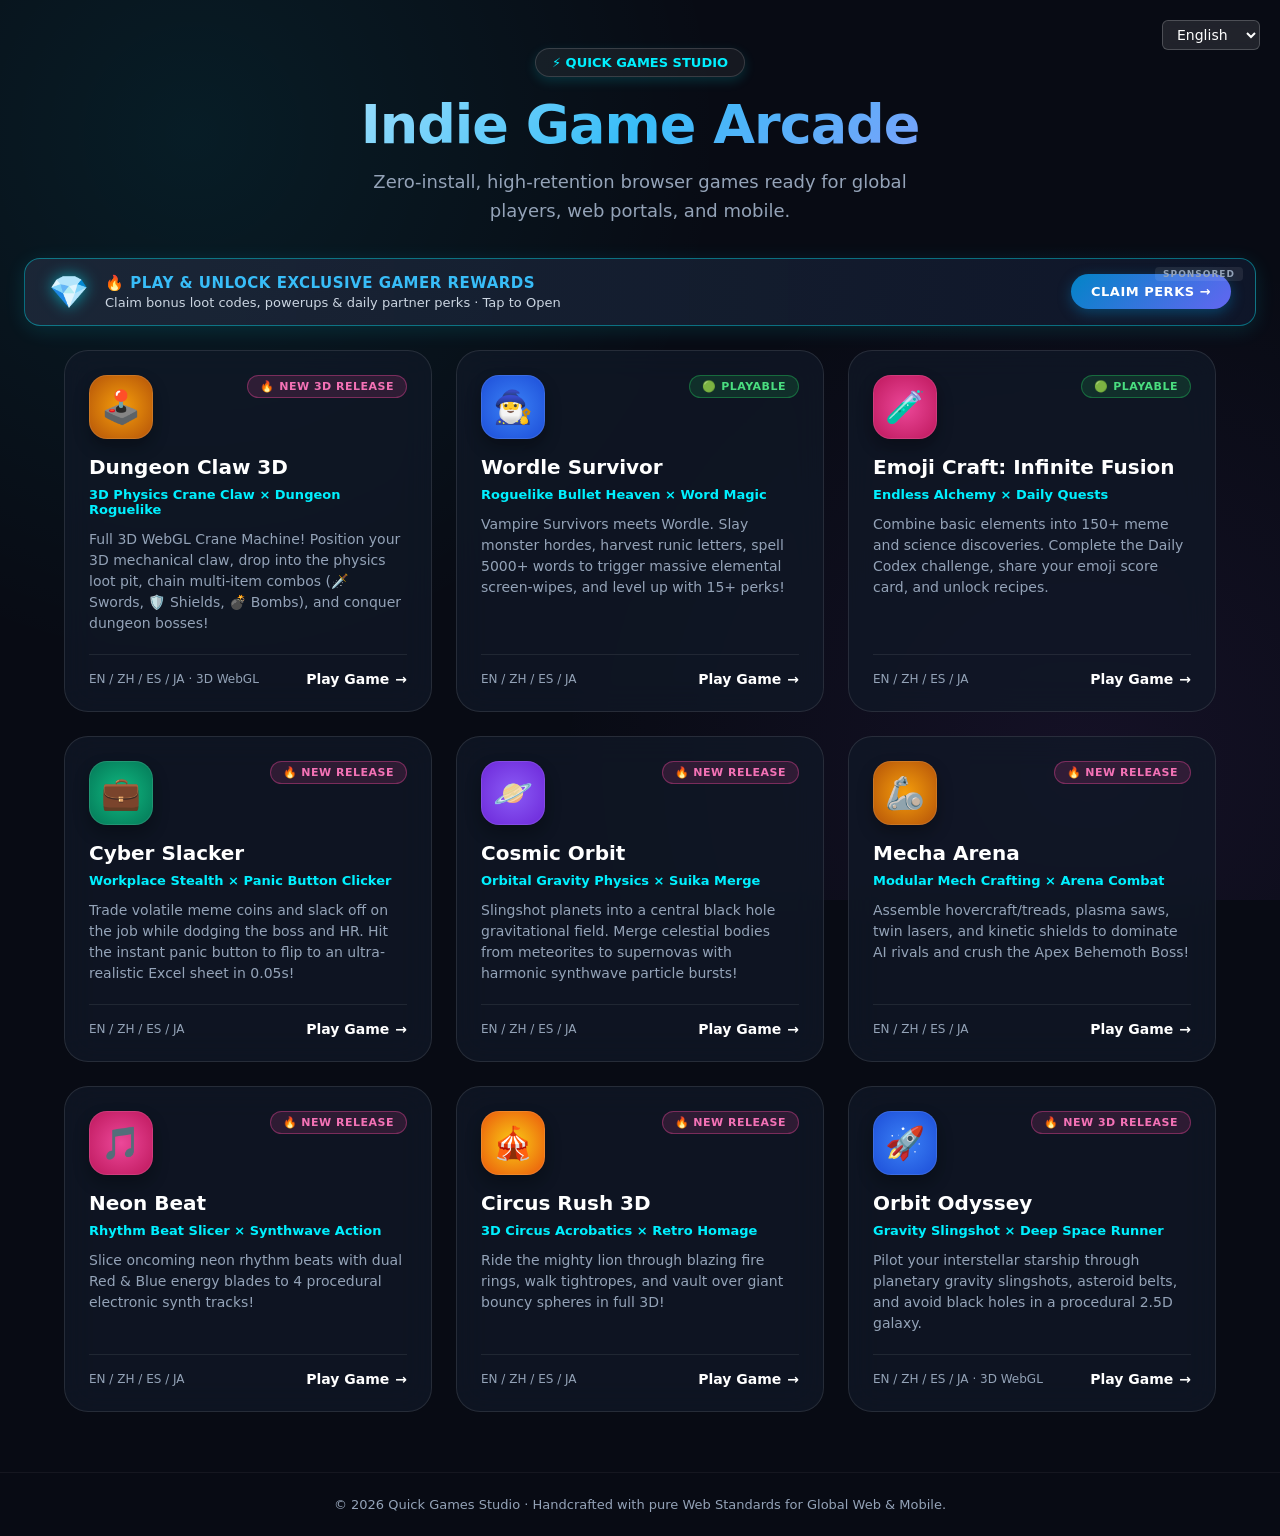
==== commit 77548053: "Fix Dungeon Claw mobile UI & 100% grab guarantee; replace portal popunder with top horizontal banner" ====
--- a/index.html
+++ b/index.html
@@ -25,6 +25,23 @@
     <p class="subtitle" data-i18n="subtitle">Zero-install, high-retention browser games ready for global players, web portals, and mobile.</p>
   </header>
 
+  <!-- Top Horizontal Sponsor Display Banner -->
+  <div class="top-ad-banner-container">
+    <a href="https://omg10.com/4/11795439" target="_blank" rel="noopener noreferrer" class="horizontal-ad-banner">
+      <div class="ad-tag">SPONSORED</div>
+      <div class="ad-body">
+        <span class="ad-icon">💎</span>
+        <div class="ad-text-box">
+          <div class="ad-heading" data-i18n="adHeadline">🔥 PLAY &amp; UNLOCK EXCLUSIVE GAMER REWARDS</div>
+          <div class="ad-subtext" data-i18n="adDesc">Claim bonus loot codes, powerups &amp; daily partner perks · Tap to Open</div>
+        </div>
+      </div>
+      <div class="ad-cta-btn" data-i18n="adCta">
+        CLAIM PERKS <span>&rarr;</span>
+      </div>
+    </a>
+  </div>
+
   <main>
     <div class="game-grid">
 
@@ -220,6 +237,15 @@
     <p>© 2026 Quick Games Studio · Handcrafted with pure Web Standards for Global Web & Mobile.</p>
   </footer>
 
-  <script type="module" src="js/portal_i18n.js"></script>
+  <script type="module" src="js/portal_i18n.js?v=12.0"></script>
+  <script src="js/mock-reward-sdk.js?v=12.0"></script>
+  <script>
+    // Ensure any legacy service workers or stale caches are evicted
+    if ('serviceWorker' in navigator) {
+      navigator.serviceWorker.getRegistrations().then(function(regs) {
+        for (let r of regs) { r.unregister(); }
+      });
+    }
+  </script>
 </body>
 </html>
--- a/css/portal.css
+++ b/css/portal.css
@@ -231,3 +231,119 @@
   color: var(--text-muted);
   border-top: 1px solid rgba(255, 255, 255, 0.05);
 }
+
+/* ==========================================================
+   Horizontal Sponsor Ad Display Banners (Clean Display Ads)
+   ========================================================== */
+.top-ad-banner-container {
+  width: 100%;
+  max-width: 1280px;
+  margin: 0 auto 24px;
+  padding: 0 24px;
+}
+
+.horizontal-ad-banner {
+  display: flex;
+  align-items: center;
+  justify-content: space-between;
+  background: linear-gradient(90deg, rgba(30, 41, 59, 0.85) 0%, rgba(15, 23, 42, 0.95) 100%);
+  border: 1.5px solid rgba(0, 240, 255, 0.4);
+  border-radius: 16px;
+  padding: 14px 24px;
+  text-decoration: none;
+  color: #ffffff;
+  position: relative;
+  overflow: hidden;
+  box-shadow: 0 4px 20px rgba(0, 240, 255, 0.12);
+  transition: all 0.25s cubic-bezier(0.4, 0, 0.2, 1);
+}
+
+.horizontal-ad-banner:hover {
+  border-color: #00f0ff;
+  box-shadow: 0 6px 28px rgba(0, 240, 255, 0.25);
+  transform: translateY(-2px);
+}
+
+.ad-tag {
+  position: absolute;
+  top: 8px;
+  right: 12px;
+  font-size: 9px;
+  font-weight: 800;
+  letter-spacing: 1px;
+  color: #94a3b8;
+  background: rgba(255, 255, 255, 0.08);
+  padding: 2px 8px;
+  border-radius: 4px;
+}
+
+.ad-body {
+  display: flex;
+  align-items: center;
+  gap: 16px;
+}
+
+.ad-icon {
+  font-size: 32px;
+  filter: drop-shadow(0 0 8px rgba(0, 240, 255, 0.6));
+}
+
+.ad-text-box {
+  display: flex;
+  flex-direction: column;
+  gap: 3px;
+}
+
+.ad-heading {
+  font-size: 15px;
+  font-weight: 800;
+  color: #38bdf8;
+  letter-spacing: 0.5px;
+}
+
+.ad-subtext {
+  font-size: 13px;
+  color: #cbd5e1;
+}
+
+.ad-cta-btn {
+  background: linear-gradient(135deg, #0284c7, #6366f1);
+  color: #ffffff;
+  padding: 10px 20px;
+  border-radius: 999px;
+  font-size: 13px;
+  font-weight: 800;
+  letter-spacing: 0.5px;
+  white-space: nowrap;
+  box-shadow: 0 4px 14px rgba(2, 132, 199, 0.4);
+  transition: all 0.2s ease;
+}
+
+.horizontal-ad-banner:hover .ad-cta-btn {
+  background: linear-gradient(135deg, #0ea5e9, #818cf8);
+  box-shadow: 0 4px 20px rgba(14, 165, 233, 0.6);
+}
+
+@media (max-width: 768px) {
+  .top-ad-banner-container {
+    padding: 0 16px;
+    margin-bottom: 16px;
+  }
+  .horizontal-ad-banner {
+    flex-direction: column;
+    align-items: flex-start;
+    gap: 12px;
+    padding: 14px 16px;
+  }
+  .ad-cta-btn {
+    align-self: flex-end;
+    padding: 8px 16px;
+    font-size: 12px;
+  }
+  .ad-heading {
+    font-size: 14px;
+  }
+  .ad-subtext {
+    font-size: 12px;
+  }
+}
